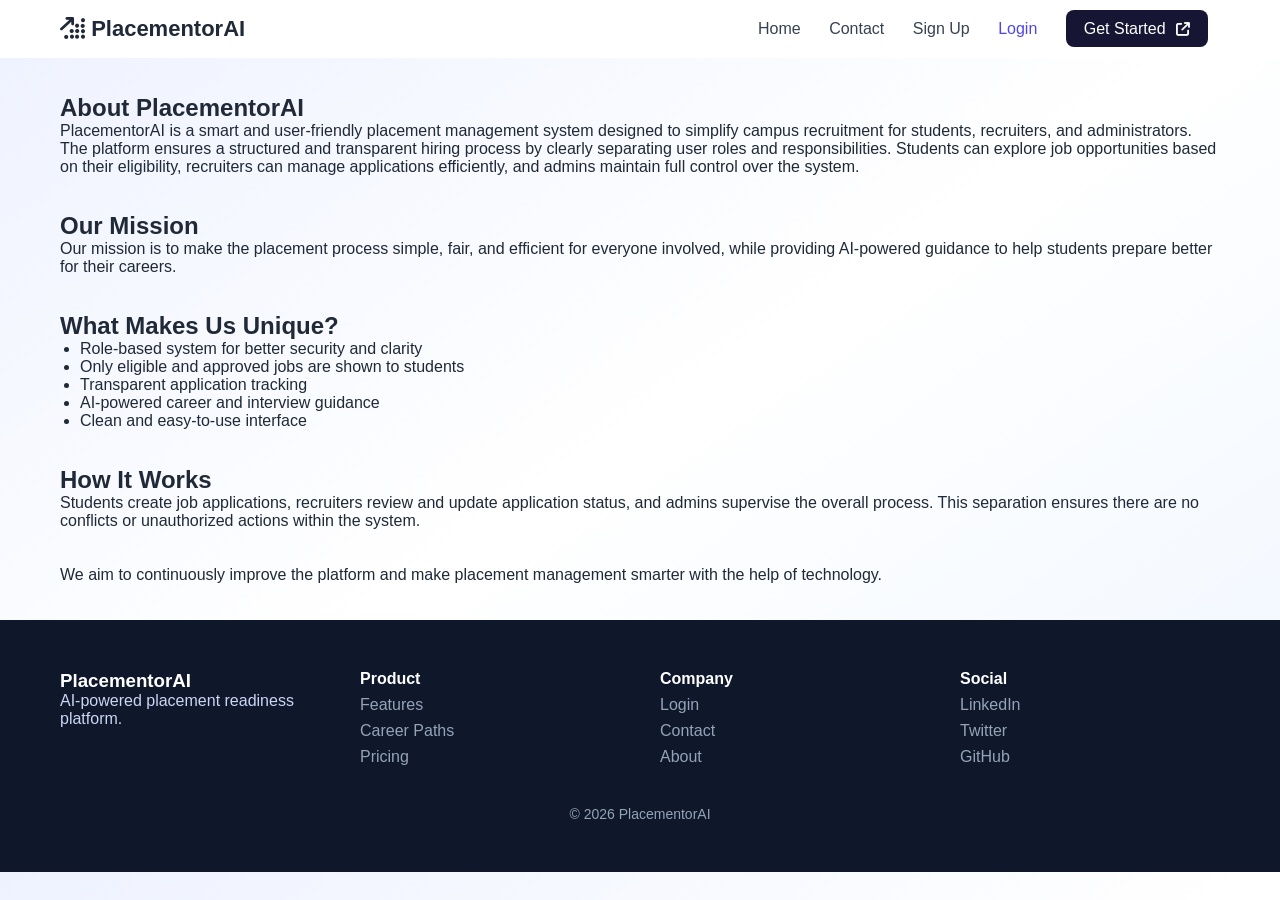
==== frontend/About.html @ 3f2b9455 "feat: add persistent dark mode across major pages" ====
<!DOCTYPE html>
<html lang="en">
<head>
  <meta charset="UTF-8" />
  <meta name="viewport" content="width=device-width, initial-scale=1.0"/>
  <title>PlacementorAI</title>
  <link rel="stylesheet" href="https://cdnjs.cloudflare.com/ajax/libs/font-awesome/6.5.0/css/all.min.css">
  <link rel="stylesheet" href="css/style.css">
  <style>
    /* BASE */
    * { margin: 0; padding: 0; box-sizing: border-box; font-family: Inter, sans-serif; }
    body { background: linear-gradient(to bottom right, #eef2ff, #ffffff, #eff6ff); color: #1f2937; }
    .container { max-width: 1200px; margin: auto; padding: 0 20px; }

    /* HEADER */
    .header { background: #fff; padding: 16px 0; }
    .nav { display: flex; justify-content: space-between; align-items: center; }
    .logo { font-size: 22px; font-weight: 700; }
    nav a { margin: 0 12px; text-decoration: none; color: #374151; font-weight: 500; }
    .login { color: #4f46e5; }
    .btn { padding: 10px 18px; border-radius: 8px; border: none; cursor: pointer; font-weight: 500; }
    .primary { background: #161533; color: #fff; }
    .secondary { background: #e5e7eb; color: #374151; }

    /* HERO */
    .hero { display: grid; grid-template-columns: 1fr 1fr; gap: 50px; padding: 80px 0; align-items: center; }
    .badge { display: inline-block; background: #e0e7ff; color: #4338ca; padding: 6px 14px; border-radius: 999px; margin-bottom: 20px; font-weight: 500; }
    .hero h1 { font-size: 42px; line-height: 1.2; margin-bottom: 20px; font-weight: 700; }
    .hero p { font-size: 18px; color: #6b7280; line-height: 1.5; }

    .features { display: grid; grid-template-columns: repeat(2,1fr); gap: 16px; margin: 30px 0; }
.feature {
  display: flex;
  gap: 12px;
  background: #fff;
  padding: 14px;
  border-radius: 12px;
  align-items: center;
  transition: transform 0.2s ease, box-shadow 0.2s ease;
}

.feature:hover {
  transform: translateY(-3px);
  box-shadow: 0 8px 20px rgba(0,0,0,0.08);
}    .feature h4 { font-size: 16px; font-weight: 600; margin-bottom: 4px; }
    .feature p { font-size: 14px; color: #6b7280; }

    .cta { display: flex; gap: 14px; margin-top: 20px; }
    .cta button { flex: 1; text-align: center; }

    /* HERO IMAGE */
.hero-right {
  position: relative;
  top: -8px;
}

.hero-right img {
  width: 100%;
  height: auto;
  max-height: 420px;
  object-fit: cover;
  display: block;
  border-radius: 20px;
}



/* ADD THIS RIGHT HERE 👇 */
.hero-img-wrapper {
  position: relative;
  border-radius: 20px;
  overflow: hidden;
}

.hero-img-wrapper::after {
  content: "";
  position: absolute;
  inset: 0;
  background: linear-gradient(
    to bottom right,
    rgba(79,70,229,0.08),
    rgba(255,255,255,0.02)
  );
}



    .stats-card { position: absolute; bottom: -32px; left: -32px; background: #ffffff; padding: 16px 20px; border-radius: 14px; display: flex; align-items: center; gap: 12px; box-shadow: 0 12px 24px rgba(0,0,0,0.12); z-index: 10; }
    .stats-card strong { font-size: 24px; font-weight: 700; color: #111827; }
    .stats-card span { display: block; font-size: 14px; color: #6b7280; }
    .stats-card div {
  text-align: center;
}


    /* FOOTER */
    footer { background: #0f172a; color: #cbd5f5; padding: 50px 0; }
    .footer-grid { display: grid; grid-template-columns: repeat(4,1fr); gap: 40px; }
    footer a { display: block; color: #94a3b8; text-decoration: none; margin-top: 8px; }
    .copyright { text-align: center; margin-top: 40px; font-size: 14px; color: #94a3b8; }

    /* MODAL */
    .modal { position: fixed; inset: 0; display: none; background: rgba(0,0,0,0.5); align-items: center; justify-content: center; z-index: 1000; }
    .modal-box { background: #fff; padding: 30px; border-radius: 16px; width: 360px; }
    .modal-box input { width: 100%; padding: 10px; margin: 10px 0; }
    .modal-actions { display: flex; gap: 10px; margin-top: 20px; }

    /* RESPONSIVE */
    @media (max-width: 1024px) {
      .hero { grid-template-columns: 1fr; gap: 30px; text-align: center; }
      .hero-left { order: 2; }
      .hero-right { order: 1; }
      .features { grid-template-columns: 1fr; }
      .cta { flex-direction: column; }
      .stats-card { left: 50%; transform: translateX(-50%); bottom: -24px; }
    }
     .btn i {
  margin-left: 6px;
  font-size: 14px;
}
footer h3,
footer h4 {
  color: #ffffff;
}
.feature-wide {
  grid-column: span 2;        /* covers both columns */
  background: #ffffff;
  padding: 18px 22px;
  border-radius: 14px;
  display: flex;
  align-items: center;
  gap: 14px;
  cursor: pointer;
  transition: transform 0.2s ease, box-shadow 0.2s ease;
}

.feature-wide:hover {
  transform: translateY(-3px);
  box-shadow: 0 10px 24px rgba(0,0,0,0.08);
}
.feature-wide:hover .fa-arrow-right {
  transform: translateX(4px);
  transition: transform 0.2s ease;
}


.feature-wide--big {
  width: calc(100% + 300px);
  margin-left: -1px;
}

/* Make last wide box text same as normal feature boxes */
.feature-wide h4 {
  font-size: 16px;
  font-weight: 600;
  margin-bottom: 4px;
}

.feature-wide p {
  font-size: 14px;
  color: #6b7280;
}

.ai-icon {
  color: #4c45ce;               /* same as primary button */
  background: #eef2ff;          /* soft indigo bg */
  padding: 8px;
  border-radius: 8px;
  font-size: 16px;
}

  </style>

</head>
<body>

<!-- HEADER -->
<header class="header">
  <div class="container nav">
    <div class="logo"><i class="fa-solid fa-arrow-up-right-dots"></i> <span>PlacementorAI</span></div>
    <nav>
      <a href="index.html">Home</a>
      <a href="contact.html">Contact</a>
      <a href="register.html">Sign Up</a>
      <a href="login.html" class="login">Login</a>

<a  href="register.html" class="btn primary">
  Get Started
  <i class="fa-solid fa-arrow-up-right-from-square"></i>
</a>    </nav>
  </div>
</header>

<section id="about">
  <div class="container">
    <br/><br/>

    <h1>About PlacementorAI</h1>

    <p>
      PlacementorAI is a smart and user-friendly placement management system 
      designed to simplify campus recruitment for students, recruiters, and administrators.
    </p>

    <p>
      The platform ensures a structured and transparent hiring process by clearly 
      separating user roles and responsibilities. Students can explore job opportunities 
      based on their eligibility, recruiters can manage applications efficiently, 
      and admins maintain full control over the system.
    </p>
<br/><br/>

    <h2>Our Mission</h2>
    <p>
      Our mission is to make the placement process simple, fair, and efficient 
      for everyone involved, while providing AI-powered guidance to help students 
      prepare better for their careers.
    </p>
<br/><br/>

    <h2>What Makes Us Unique?</h2>
    <ul>
      <li style="margin-left: 20px;"> Role-based system for better security and clarity</li>
      <li style="margin-left: 20px;"> Only eligible and approved jobs are shown to students</li>
      <li style="margin-left: 20px;"> Transparent application tracking</li>
      <li style="margin-left: 20px;"> AI-powered career and interview guidance</li>
      <li style="margin-left: 20px;"> Clean and easy-to-use interface</li>
    </ul>

<br/><br/>

    <h2>How It Works</h2>
    <p>
      Students create job applications, recruiters review and update application status, 
      and admins supervise the overall process. This separation ensures there are no 
      conflicts or unauthorized actions within the system.
    </p>
<br/><br/>
    
    <p>
      We aim to continuously improve the platform and make placement management smarter 
      with the help of technology.
    </p>
  </div>
  <br/><br/>
</section>




<!-- FOOTER -->
<footer>
  <div class="container footer-grid">
    <div><h3>PlacementorAI</h3><p>AI-powered placement readiness platform.</p></div>
    <div><h4>Product</h4><a href="#">Features</a><a href="#">Career Paths</a><a href="#">Pricing</a></div>
    <div><h4>Company</h4><a href="login.html">Login</a><a href="contact.html" >Contact</a><a href="About.html">About</a></div>
    <div><h4>Social</h4><a href="https://www.linkedin.com/" target="_blank">LinkedIn</a><a href="https://x.com/?lang=en" target="_blank">Twitter</a><a href="https://github.com/" target="_blank">GitHub</a></div>
  </div>
  <p class="copyright">© 2026 PlacementorAI</p>
</footer>

<!-- LOGIN MODAL -->
<div id="modal" class="modal">
  <div class="modal-box">
    <h2 id="modal-title">Login</h2>
    <form onsubmit="login(event)">
      <input type="email" placeholder="Email" required />
      <input type="password" placeholder="Password" required />
      <div class="modal-actions">
        <button class="btn primary" type="submit">Login</button>
        <button class="btn secondary" type="button" onclick="closeModal()">Cancel</button>
      </div>
    </form>
  </div>
</div>

<!-- SCRIPTS -->
<script>
  // Modal JS
  const modal = document.getElementById("modal");
  const title = document.getElementById("modal-title");

  function openModal(type) {
    title.innerText = type === "student" ? "Student Login" : "Recruiter Login";
    modal.style.display = "flex";
  }

  function closeModal() { modal.style.display = "none"; }

  function login(e) {
    e.preventDefault();
    alert("Login successful (demo)");
    closeModal();
  }
</script>
<script src="https://cdn.botpress.cloud/webchat/v3.5/inject.js"></script>
<script src="https://files.bpcontent.cloud/2026/01/29/16/20260129163015-0ZV4O3BK.js" defer></script>

<!-- Botpress Chatbot Scripts -->

</body>
</html>
---- frontend/css/style.css ----
/* BASE */
* {
  margin: 0;
  padding: 0;
  box-sizing: border-box;
  font-family: Inter, sans-serif;
}

body {
  background: linear-gradient(to bottom right, #eef2ff, #ffffff, #eff6ff);
  color: #1f2937;
}

.container {
  max-width: 1200px;
  margin: auto;
  padding: 0 20px;
}

/* HEADER */
.header {
  background: #fff;
  padding: 16px 0;
}

.nav {
  display: flex;
  justify-content: space-between;
  align-items: center;
}

.logo {
  font-size: 22px;
  font-weight: 700;
}

nav a {
  margin: 0 12px;
  text-decoration: none;
  color: #374151;
  font-weight: 500;
}

.login {
  color: #4f46e5;
}

.btn {
  padding: 10px 18px;
  border-radius: 8px;
  border: none;
  cursor: pointer;
  font-weight: 500;
}

.primary {
  background: #4f46e5;
  color: #fff;
}

.secondary {
  background: #e5e7eb;
  color: #374151;
}

/* HERO */
.hero {
  display: grid;
  grid-template-columns: 1fr 1fr;
  gap: 50px;
  padding: 80px 0;
  align-items: center;
}

.badge {
  display: inline-block;
  background: #e0e7ff;
  color: #4338ca;
  padding: 6px 14px;
  border-radius: 999px;
  margin-bottom: 20px;
  font-weight: 500;
}

.hero h1 {
  font-size: 42px;
  line-height: 1.2;
  margin-bottom: 20px;
  font-weight: 700;
}

.hero p {
  font-size: 18px;
  color: #6b7280;
  line-height: 1.5;
}

.features {
  display: grid;
  grid-template-columns: repeat(2,1fr);
  gap: 16px;
  margin: 30px 0;
}

.feature {
  display: flex;
  gap: 12px;
  background: #fff;
  padding: 14px;
  border-radius: 12px;
  align-items: center;
}

.feature h4 {
  font-size: 16px;
  font-weight: 600;
  margin-bottom: 4px;
}

.feature p {
  font-size: 14px;
  color: #6b7280;
}

/* CTA BUTTONS */
.cta {
  display: flex;
  gap: 14px;
  margin-top: 20px;
}

.cta button {
  flex: 1;
  text-align: center;
}

/* HERO IMAGE */
.hero-right {
  position: relative;
}

.hero-right img {
  width: 100%;
  height: auto;
  display: block;
  border-radius: 20px;
}

.stats-card {
  position: absolute;
  bottom: -32px;
  left: -32px;
  background: #ffffff;
  padding: 16px 20px;
  border-radius: 14px;
  display: flex;
  align-items: center;
  gap: 12px;
  box-shadow: 0 20px 40px rgba(0, 0, 0, 0.15);
  z-index: 10;
}

.stats-card strong {
  font-size: 24px;
  font-weight: 700;
  color: #111827;
}

.stats-card span {
  display: block;
  font-size: 14px;
  color: #6b7280;
}

/* WHY SECTION */
.why {
  padding: 120px 0 60px;
  text-align: center;
}

/* FOOTER */
footer {
  background: #0f172a;
  color: #cbd5f5;
  padding: 50px 0;
}

.footer-grid {
  display: grid;
  grid-template-columns: repeat(4,1fr);
  gap: 40px;
}

footer a {
  display: block;
  color: #94a3b8;
  text-decoration: none;
  margin-top: 8px;
}

.copyright {
  text-align: center;
  margin-top: 40px;
  font-size: 14px;
  color: #94a3b8;
}

/* MODAL */
.modal {
  position: fixed;
  inset: 0;
  display: none;
  background: rgba(0,0,0,0.5);
  align-items: center;
  justify-content: center;
}

.modal-box {
  background: #fff;
  padding: 30px;
  border-radius: 16px;
  width: 360px;
}

.modal-box input {
  width: 100%;
  padding: 10px;
  margin: 10px 0;
}

.modal-actions {
  display: flex;
  gap: 10px;
  margin-top: 20px;
}

/* RESPONSIVE */
@media (max-width: 1024px) {
  .hero {
    grid-template-columns: 1fr;
    gap: 30px;
    text-align: center;
  }
  .hero-left {
    order: 2;
  }
  .hero-right {
    order: 1;
  }
  .features {
    grid-template-columns: 1fr;
  }
  .cta {
    flex-direction: column;
  }
  .stats-card {
    left: 50%;
    transform: translateX(-50%);
    bottom: -24px;
  }
}
/* DARK MODE */

body.dark-mode {
  background: #0f172a !important;
  color: #f8fafc !important;
}

body.dark-mode .header,
body.dark-mode .hero,
body.dark-mode footer {
  background: #0f172a !important;
}

body.dark-mode nav a,
body.dark-mode .logo,
body.dark-mode h1,
body.dark-mode h3,
body.dark-mode h4,
body.dark-mode p,
body.dark-mode span {
  color: #f8fafc !important;
}

body.dark-mode .feature,
body.dark-mode .feature-wide,
body.dark-mode .stats-card,
body.dark-mode .modal-box {
  background: #1e293b !important;
  color: white !important;
}

body.dark-mode .secondary {
  background: #334155 !important;
  color: white !important;
}

body.dark-mode .badge {
  background: #312e81 !important;
  color: #c7d2fe !important;
}

body.dark-mode .hero p,
body.dark-mode .feature p,
body.dark-mode .feature-wide p {
  color: #cbd5e1 !important;
}
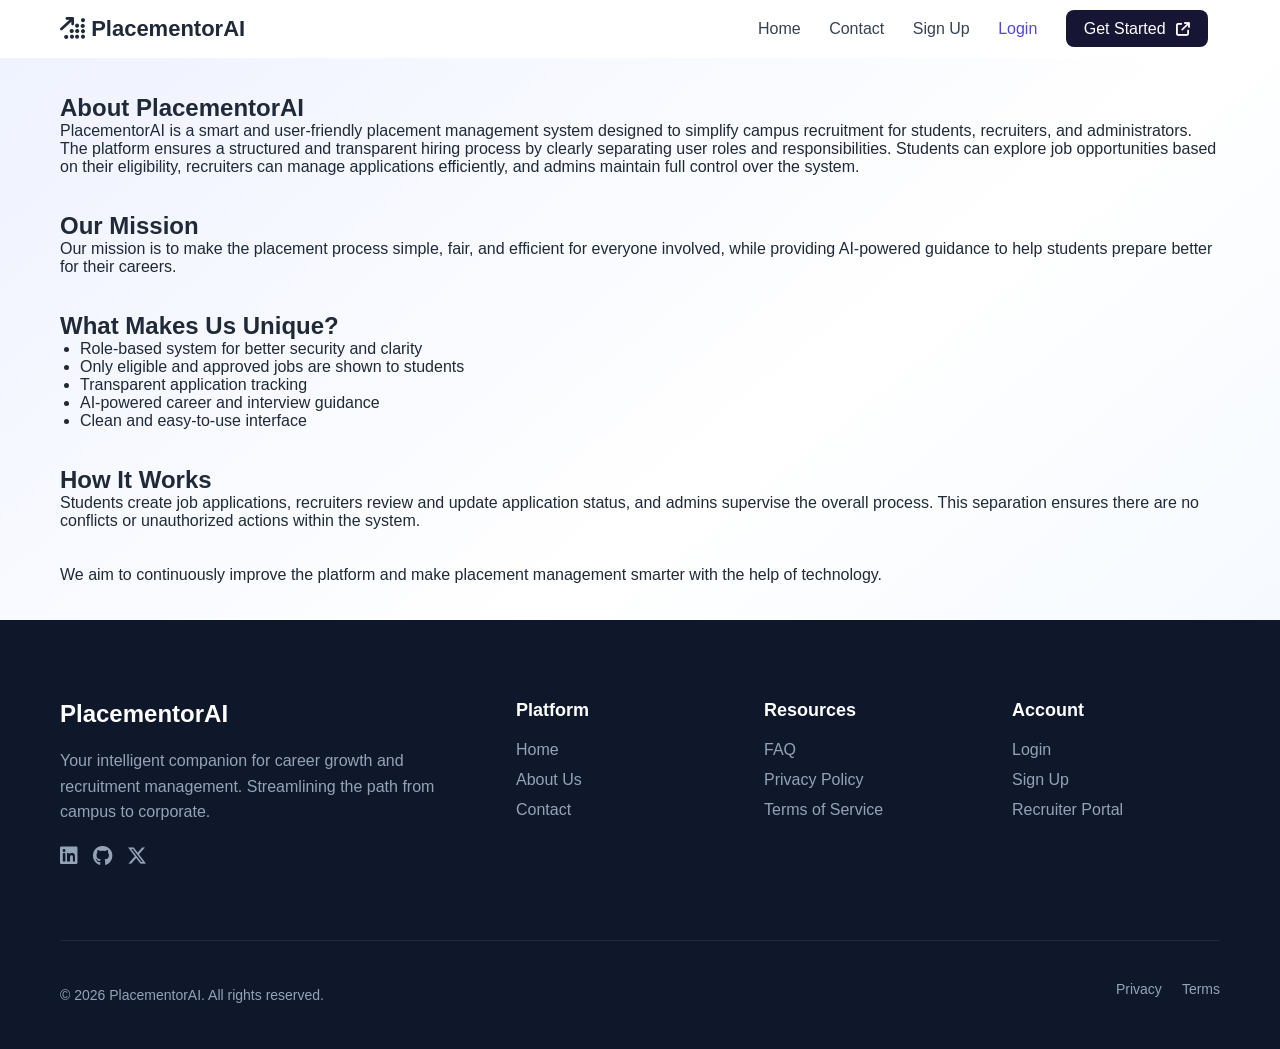
==== commit d0112f6f: "Merge pull request #36 from KGFCH2/feat/footer-documentation-portal Modernize Footer and Implement I" ====
--- a/frontend/About.html
+++ b/frontend/About.html
@@ -5,7 +5,7 @@
   <meta name="viewport" content="width=device-width, initial-scale=1.0"/>
   <title>PlacementorAI</title>
   <link rel="stylesheet" href="https://cdnjs.cloudflare.com/ajax/libs/font-awesome/6.5.0/css/all.min.css">
-  <link rel="stylesheet" href="css/style.css">
+
   <style>
     /* BASE */
     * { margin: 0; padding: 0; box-sizing: border-box; font-family: Inter, sans-serif; }
@@ -94,10 +94,41 @@
 
 
     /* FOOTER */
-    footer { background: #0f172a; color: #cbd5f5; padding: 50px 0; }
-    .footer-grid { display: grid; grid-template-columns: repeat(4,1fr); gap: 40px; }
-    footer a { display: block; color: #94a3b8; text-decoration: none; margin-top: 8px; }
-    .copyright { text-align: center; margin-top: 40px; font-size: 14px; color: #94a3b8; }
+    footer { background: #0f172a; color: #f8fafc; padding: 80px 0 40px; }
+    .footer-grid { display: grid; grid-template-columns: 2fr 1fr 1fr 1fr; gap: 40px; margin-bottom: 60px; }
+    footer h3 { font-size: 24px; margin-bottom: 20px; color: #fff; }
+    footer h4 { font-size: 18px; margin-bottom: 20px; color: #fff; }
+    footer p { color: #94a3b8; line-height: 1.6; }
+    footer a { color: #94a3b8; text-decoration: none; margin-bottom: 12px; display: block; transition: color 0.2s; }
+    footer a:hover { color: #4f46e5; }
+    .footer-social { display: flex; gap: 15px; margin-top: 20px; }
+    .footer-social a { font-size: 20px; color: #94a3b8; }
+    .footer-social a:hover { color: #fff; }
+    .footer-bottom { border-top: 1px solid #1e293b; padding-top: 40px; display: flex; justify-content: space-between; align-items: center; color: #64748b; font-size: 14px; }
+    .copyright { margin-top: 0; }
+
+    /* DOCUMENTATION PORTAL */
+    .portal-overlay { position: fixed; inset: 0; background: rgba(15, 23, 42, 0.8); backdrop-filter: blur(8px); z-index: 2000; display: none; align-items: center; justify-content: center; padding: 20px; }
+    .portal-content { background: rgba(255, 255, 255, 0.98); width: 100%; max-width: 800px; max-height: 90vh; border-radius: 24px; overflow: hidden; display: flex; flex-direction: column; box-shadow: 0 25px 50px -12px rgba(0, 0, 0, 0.5); border: 1px solid rgba(255, 255, 255, 0.3); animation: slideUp 0.4s ease-out; }
+    @keyframes slideUp { from { transform: translateY(30px); opacity: 0; } to { transform: translateY(0); opacity: 1; } }
+    .portal-header { padding: 24px 32px; border-bottom: 1px solid #e2e8f0; display: flex; justify-content: space-between; align-items: center; }
+    .portal-nav { display: flex; gap: 12px; padding: 12px 32px; background: #f8fafc; border-bottom: 1px solid #e2e8f0; }
+    .portal-nav-btn { background: none; border: none; padding: 8px 16px; border-radius: 8px; cursor: pointer; font-weight: 500; color: #64748b; transition: all 0.2s; }
+    .portal-nav-btn.active { background: #4f46e5; color: #fff; }
+    .portal-body { padding: 32px; overflow-y: auto; color: #334155; line-height: 1.7; }
+    .portal-body h2 { margin-bottom: 16px; color: #0f172a; font-size: 24px; }
+    .portal-body section { margin-bottom: 32px; }
+    .portal-body section h3 { font-size: 18px; margin-bottom: 12px; color: #1e293b; }
+    .close-portal { cursor: pointer; font-size: 24px; color: #64748b; transition: color 0.2s; }
+    .close-portal:hover { color: #ef4444; }
+
+    @media (max-width: 768px) {
+      .footer-grid { grid-template-columns: 1fr 1fr; }
+      .footer-bottom { flex-direction: column; gap: 20px; text-align: center; }
+    }
+    @media (max-width: 480px) {
+      .footer-grid { grid-template-columns: 1fr; }
+    }
 
     /* MODAL */
     .modal { position: fixed; inset: 0; display: none; background: rgba(0,0,0,0.5); align-items: center; justify-content: center; z-index: 1000; }
@@ -170,7 +201,6 @@
 }
 
   </style>
-
 </head>
 <body>
 
@@ -250,14 +280,63 @@
 
 <!-- FOOTER -->
 <footer>
-  <div class="container footer-grid">
-    <div><h3>PlacementorAI</h3><p>AI-powered placement readiness platform.</p></div>
-    <div><h4>Product</h4><a href="#">Features</a><a href="#">Career Paths</a><a href="#">Pricing</a></div>
-    <div><h4>Company</h4><a href="login.html">Login</a><a href="contact.html" >Contact</a><a href="About.html">About</a></div>
-    <div><h4>Social</h4><a href="https://www.linkedin.com/" target="_blank">LinkedIn</a><a href="https://x.com/?lang=en" target="_blank">Twitter</a><a href="https://github.com/" target="_blank">GitHub</a></div>
+  <div class="container">
+    <div class="footer-grid">
+      <div>
+        <h3>PlacementorAI</h3>
+        <p>Your intelligent companion for career growth and recruitment management. Streamlining the path from campus to corporate.</p>
+        <div class="footer-social">
+          <a href="#"><i class="fa-brands fa-linkedin"></i></a>
+          <a href="#"><i class="fa-brands fa-github"></i></a>
+          <a href="#"><i class="fa-brands fa-x-twitter"></i></a>
+        </div>
+      </div>
+      <div>
+        <h4>Platform</h4>
+        <a href="index.html">Home</a>
+        <a href="About.html">About Us</a>
+        <a href="contact.html">Contact</a>
+      </div>
+      <div>
+        <h4>Resources</h4>
+        <a href="javascript:void(0)" onclick="openPortal('faq')">FAQ</a>
+        <a href="javascript:void(0)" onclick="openPortal('privacy')">Privacy Policy</a>
+        <a href="javascript:void(0)" onclick="openPortal('terms')">Terms of Service</a>
+      </div>
+      <div>
+        <h4>Account</h4>
+        <a href="login.html">Login</a>
+        <a href="register.html">Sign Up</a>
+        <a href="register.html">Recruiter Portal</a>
+      </div>
+    </div>
+    <div class="footer-bottom">
+      <p class="copyright">&copy; 2026 PlacementorAI. All rights reserved.</p>
+      <div style="display: flex; gap: 20px;">
+        <a href="javascript:void(0)" onclick="openPortal('privacy')">Privacy</a>
+        <a href="javascript:void(0)" onclick="openPortal('terms')">Terms</a>
+      </div>
+    </div>
   </div>
-  <p class="copyright">© 2026 PlacementorAI</p>
 </footer>
+
+<!-- DOCUMENTATION PORTAL -->
+<div id="portal-overlay" class="portal-overlay">
+  <div class="portal-content">
+    <div class="portal-header">
+      <h2 id="portal-title">Documentation Portal</h2>
+      <i class="fa-solid fa-xmark close-portal" onclick="closePortal()"></i>
+    </div>
+    <div class="portal-nav">
+      <button class="portal-nav-btn" id="btn-faq" onclick="switchPortalTab('faq')">FAQ</button>
+      <button class="portal-nav-btn" id="btn-privacy" onclick="switchPortalTab('privacy')">Privacy</button>
+      <button class="portal-nav-btn" id="btn-terms" onclick="switchPortalTab('terms')">Terms</button>
+    </div>
+    <div class="portal-body" id="portal-body">
+      <!-- Content will be injected here -->
+    </div>
+  </div>
+</div>
 
 <!-- LOGIN MODAL -->
 <div id="modal" class="modal">
@@ -292,6 +371,78 @@
     alert("Login successful (demo)");
     closeModal();
   }
+
+  // DOCUMENTATION PORTAL JS
+  const portalOverlay = document.getElementById('portal-overlay');
+  const portalBody = document.getElementById('portal-body');
+  const portalTitle = document.getElementById('portal-title');
+
+  const portalContent = {
+    faq: `
+      <h2>Frequently Asked Questions</h2>
+      <section>
+        <h3>How do I apply for a job?</h3>
+        <p>Students can browse the 'Job Listings' section, build their profile, and click 'Apply' on any open position.</p>
+      </section>
+      <section>
+        <h3>How do recruiters post jobs?</h3>
+        <p>Recruiters can sign up for a Recruiter account and access their dedicated dashboard to post and manage job listings.</p>
+      </section>
+      <section>
+        <h3>Is my data secure?</h3>
+        <p>Yes, we use industry-standard encryption and follow best practices to ensure your personal and academic data remains private.</p>
+      </section>
+    `,
+    privacy: `
+      <h2>Privacy Policy</h2>
+      <section>
+        <h3>Data Collection</h3>
+        <p>We collect information necessary to facilitate the recruitment process, including names, emails, and academic records.</p>
+      </section>
+      <section>
+        <h3>Data Usage</h3>
+        <p>Your data is only shared with recruiters of companies you explicitly apply to. We do not sell your data to third parties.</p>
+      </section>
+    `,
+    terms: `
+      <h2>Terms of Service</h2>
+      <section>
+        <h3>User Agreement</h3>
+        <p>By using PlacementorAI, you agree to provide accurate information and follow our community guidelines.</p>
+      </section>
+      <section>
+        <h3>Platform Usage</h3>
+        <p>PlacementorAI is a facilitator. We do not guarantee employment but provide the tools to improve your placement chances.</p>
+      </section>
+    `
+  };
+
+  function openPortal(tab) {
+    portalOverlay.style.display = 'flex';
+    switchPortalTab(tab);
+  }
+
+  function closePortal() {
+    portalOverlay.style.display = 'none';
+  }
+
+  function switchPortalTab(tab) {
+    // Update content
+    portalBody.innerHTML = portalContent[tab];
+    
+    // Update active button
+    document.querySelectorAll('.portal-nav-btn').forEach(btn => btn.classList.remove('active'));
+    document.getElementById('btn-' + tab).classList.add('active');
+    
+    // Update title
+    const titles = { faq: 'FAQ', privacy: 'Privacy Policy', terms: 'Terms of Service' };
+    portalTitle.innerText = titles[tab];
+  }
+
+  // Close on overlay click
+  portalOverlay.addEventListener('click', (e) => {
+    if (e.target === portalOverlay) closePortal();
+  });
 </script>
 <script src="https://cdn.botpress.cloud/webchat/v3.5/inject.js"></script>
 <script src="https://files.bpcontent.cloud/2026/01/29/16/20260129163015-0ZV4O3BK.js" defer></script>
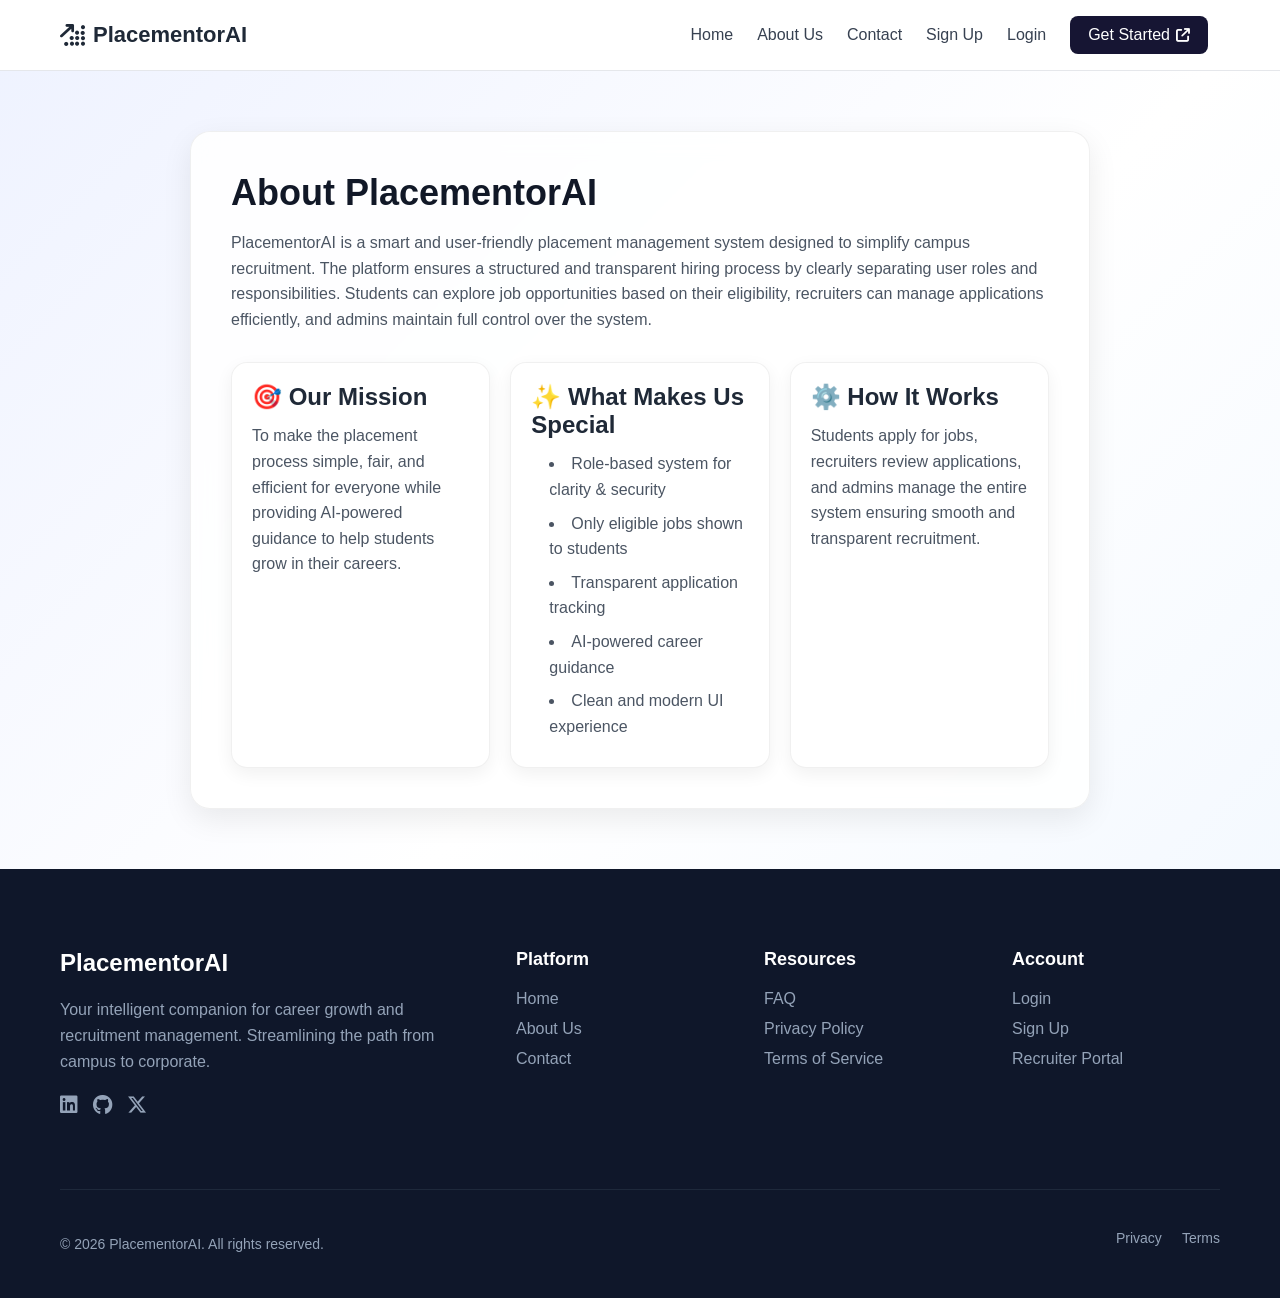
==== commit f98554a0: "Merge branch 'main' into fix/replace-hardcoded-student-fallback" ====
--- a/frontend/About.html
+++ b/frontend/About.html
@@ -3,7 +3,7 @@
 <head>
   <meta charset="UTF-8" />
   <meta name="viewport" content="width=device-width, initial-scale=1.0"/>
-  <title>PlacementorAI</title>
+  <title>PlacementorAI - About Us</title>
   <link rel="stylesheet" href="https://cdnjs.cloudflare.com/ajax/libs/font-awesome/6.5.0/css/all.min.css">
 
   <style>
@@ -12,15 +12,24 @@
     body { background: linear-gradient(to bottom right, #eef2ff, #ffffff, #eff6ff); color: #1f2937; }
     .container { max-width: 1200px; margin: auto; padding: 0 20px; }
 
-    /* HEADER */
-    .header { background: #fff; padding: 16px 0; }
+    /* HEADER & RESPONSIVE NAVBAR */
+    .header { background: #fff; padding: 16px 0; border-bottom: 1px solid #e5e7eb; position: sticky; top: 0; z-index: 1000; }
     .nav { display: flex; justify-content: space-between; align-items: center; }
-    .logo { font-size: 22px; font-weight: 700; }
-    nav a { margin: 0 12px; text-decoration: none; color: #374151; font-weight: 500; }
+    .logo { font-size: 22px; font-weight: 700; display: flex; align-items: center; gap: 8px; }
+    
+    /* Navigation Menu Links Wrapper */
+    .nav-menu { display: flex; align-items: center; }
+    .nav-menu a { margin: 0 12px; text-decoration: none; color: #374151; font-weight: 500; transition: color 0.2s; }
+    .nav-menu a:hover { color: #4f46e5; }
     .login { color: #4f46e5; }
-    .btn { padding: 10px 18px; border-radius: 8px; border: none; cursor: pointer; font-weight: 500; }
-    .primary { background: #161533; color: #fff; }
+    
+    .btn { padding: 10px 18px; border-radius: 8px; border: none; cursor: pointer; font-weight: 500; display: inline-flex; align-items: center; text-decoration: none; }
+    .primary { background: #161533; color: #fff !important; }
+    .primary:hover { background: #23214d; color: #fff !important; }
     .secondary { background: #e5e7eb; color: #374151; }
+
+    /* Mobile Hamburger Menu Toggle Button Button */
+    .menu-toggle { display: none; background: none; border: none; font-size: 24px; color: #374151; cursor: pointer; }
 
     /* HERO */
     .hero { display: grid; grid-template-columns: 1fr 1fr; gap: 50px; padding: 80px 0; align-items: center; }
@@ -29,69 +38,53 @@
     .hero p { font-size: 18px; color: #6b7280; line-height: 1.5; }
 
     .features { display: grid; grid-template-columns: repeat(2,1fr); gap: 16px; margin: 30px 0; }
-.feature {
-  display: flex;
-  gap: 12px;
-  background: #fff;
-  padding: 14px;
-  border-radius: 12px;
-  align-items: center;
-  transition: transform 0.2s ease, box-shadow 0.2s ease;
-}
-
-.feature:hover {
-  transform: translateY(-3px);
-  box-shadow: 0 8px 20px rgba(0,0,0,0.08);
-}    .feature h4 { font-size: 16px; font-weight: 600; margin-bottom: 4px; }
+    .feature {
+      display: flex;
+      gap: 12px;
+      background: #fff;
+      padding: 14px;
+      border-radius: 12px;
+      align-items: center;
+      transition: transform 0.2s ease, box-shadow 0.2s ease;
+    }
+
+    .feature:hover {
+      transform: translateY(-3px);
+      box-shadow: 0 8px 20px rgba(0,0,0,0.08);
+    }    
+    .feature h4 { font-size: 16px; font-weight: 600; margin-bottom: 4px; }
     .feature p { font-size: 14px; color: #6b7280; }
 
     .cta { display: flex; gap: 14px; margin-top: 20px; }
     .cta button { flex: 1; text-align: center; }
 
     /* HERO IMAGE */
-.hero-right {
-  position: relative;
-  top: -8px;
-}
-
-.hero-right img {
-  width: 100%;
-  height: auto;
-  max-height: 420px;
-  object-fit: cover;
-  display: block;
-  border-radius: 20px;
-}
-
-
-
-/* ADD THIS RIGHT HERE 👇 */
-.hero-img-wrapper {
-  position: relative;
-  border-radius: 20px;
-  overflow: hidden;
-}
-
-.hero-img-wrapper::after {
-  content: "";
-  position: absolute;
-  inset: 0;
-  background: linear-gradient(
-    to bottom right,
-    rgba(79,70,229,0.08),
-    rgba(255,255,255,0.02)
-  );
-}
-
-
+    .hero-right { position: relative; top: -8px; }
+    .hero-right img {
+      width: 100%;
+      height: auto;
+      max-height: 420px;
+      object-fit: cover;
+      display: block;
+      border-radius: 20px;
+    }
+
+    .hero-img-wrapper { position: relative; border-radius: 20px; overflow: hidden; }
+    .hero-img-wrapper::after {
+      content: "";
+      position: absolute;
+      inset: 0;
+      background: linear-gradient(
+        to bottom right,
+        rgba(79,70,229,0.08),
+        rgba(255,255,255,0.02)
+      );
+    }
 
     .stats-card { position: absolute; bottom: -32px; left: -32px; background: #ffffff; padding: 16px 20px; border-radius: 14px; display: flex; align-items: center; gap: 12px; box-shadow: 0 12px 24px rgba(0,0,0,0.12); z-index: 10; }
     .stats-card strong { font-size: 24px; font-weight: 700; color: #111827; }
     .stats-card span { display: block; font-size: 14px; color: #6b7280; }
-    .stats-card div {
-  text-align: center;
-}
-
+    .stats-card div { text-align: center; }
 
     /* FOOTER */
     footer { background: #0f172a; color: #f8fafc; padding: 80px 0 40px; }
@@ -122,163 +115,244 @@
     .close-portal { cursor: pointer; font-size: 24px; color: #64748b; transition: color 0.2s; }
     .close-portal:hover { color: #ef4444; }
 
-    @media (max-width: 768px) {
-      .footer-grid { grid-template-columns: 1fr 1fr; }
-      .footer-bottom { flex-direction: column; gap: 20px; text-align: center; }
-    }
-    @media (max-width: 480px) {
-      .footer-grid { grid-template-columns: 1fr; }
-    }
-
     /* MODAL */
     .modal { position: fixed; inset: 0; display: none; background: rgba(0,0,0,0.5); align-items: center; justify-content: center; z-index: 1000; }
     .modal-box { background: #fff; padding: 30px; border-radius: 16px; width: 360px; }
     .modal-box input { width: 100%; padding: 10px; margin: 10px 0; }
     .modal-actions { display: flex; gap: 10px; margin-top: 20px; }
 
-    /* RESPONSIVE */
-    @media (max-width: 1024px) {
+    .btn i { margin-left: 6px; font-size: 14px; }
+    footer h3, footer h4 { color: #ffffff; }
+
+    .feature-wide {
+      grid-column: span 2;
+      background: #ffffff;
+      padding: 18px 22px;
+      border-radius: 14px;
+      display: flex;
+      align-items: center;
+      gap: 14px;
+      cursor: pointer;
+      transition: transform 0.2s ease, box-shadow 0.2s ease;
+    }
+    .feature-wide:hover { transform: translateY(-3px); box-shadow: 0 10px 24px rgba(0,0,0,0.08); }
+    .feature-wide:hover .fa-arrow-right { transform: translateX(4px); transition: transform 0.2s ease; }
+    
+    @media (min-width: 1025px) {
+      .feature-wide--big { width: calc(100% + 0px); margin-left: 0px; }
+    }
+
+    .feature-wide h4 { font-size: 16px; font-weight: 600; margin-bottom: 4px; }
+    .feature-wide p { font-size: 14px; color: #6b7280; }
+    .ai-icon { color: #4c45ce; background: #eef2ff; padding: 8px; border-radius: 8px; font-size: 16px; }
+
+    /* ABOUT CONTENT TYPOGRAPHY FIXES */
+    #about h1 { font-size: 36px; font-weight: 700; margin-bottom: 16px; color: #111827; }
+    #about h2 { font-size: 24px; font-weight: 600; margin-bottom: 12px; color: #1f2937; }
+    #about p { font-size: 16px; line-height: 1.6; color: #4b5563; margin-bottom: 16px; }
+    #about ul li { font-size: 16px; color: #4b5563; margin-bottom: 8px; list-style-position: inside; }
+
+    /* RESPONSIVE BREAKPOINTS WITH MOBILE DROPDOWN NAVIGATION FIX */
+    @media (max-width: 768px) {
+      .menu-toggle { display: block; }
+      
+      .nav-menu {
+        display: none;
+        flex-direction: column;
+        position: absolute;
+        top: 100%;
+        left: 0;
+        width: 100%;
+        background: #ffffff;
+        padding: 20px;
+        box-shadow: 0 8px 16px rgba(0,0,0,0.1);
+        border-top: 1px solid #f3f4f6;
+        gap: 16px;
+        text-align: center;
+      }
+      
+      .nav-menu.active { display: flex; }
+      .nav-menu a { margin: 8px 0; width: 100%; font-size: 16px; }
+      .nav-menu .btn { width: 100%; justify-content: center; }
+
       .hero { grid-template-columns: 1fr; gap: 30px; text-align: center; }
       .hero-left { order: 2; }
       .hero-right { order: 1; }
       .features { grid-template-columns: 1fr; }
+      .feature-wide { grid-column: span 1; }
       .cta { flex-direction: column; }
       .stats-card { left: 50%; transform: translateX(-50%); bottom: -24px; }
-    }
-     .btn i {
-  margin-left: 6px;
+
+      .footer-grid { grid-template-columns: 1fr 1fr; }
+      .footer-bottom { flex-direction: column; gap: 20px; text-align: center; }
+      
+      #about h1 { font-size: 28px; }
+      #about h2 { font-size: 20px; }
+    }
+
+    @media (max-width: 480px) {
+      .footer-grid { grid-template-columns: 1fr; }
+    }
+    .about-card {
+  background: rgba(255, 255, 255, 0.85);
+  backdrop-filter: blur(12px);
+  border: 1px solid rgba(0, 0, 0, 0.06);
+  border-radius: 20px;
+  padding: 40px;
+  margin: 60px auto;
+  max-width: 900px;
+  box-shadow: 0 10px 30px rgba(0,0,0,0.08);
+  transition: all 0.3s ease;
+  position: relative;
+  overflow: hidden;
+}
+
+/* hover effect */
+.about-card:hover {
+  transform: translateY(-8px);
+  box-shadow: 0 18px 45px rgba(79, 70, 229, 0.2);
+  border: 1px solid rgba(79, 70, 229, 0.3);
+}
+
+/* subtle glow animation */
+.about-card::before {
+  content: "";
+  position: absolute;
+  top: -50%;
+  left: -50%;
+  width: 200%;
+  height: 200%;
+  background: radial-gradient(circle, rgba(79,70,229,0.08), transparent 60%);
+  transform: rotate(25deg);
+  opacity: 0;
+  transition: opacity 0.4s ease;
+}
+
+.about-card:hover::before {
+  opacity: 1;
+}
+.about-grid {
+  display: grid;
+  grid-template-columns: repeat(auto-fit, minmax(250px, 1fr));
+  gap: 20px;
+  margin-top: 30px;
+}
+
+.about-box {
+  background: #ffffff;
+  border-radius: 16px;
+  padding: 20px;
+  border: 1px solid rgba(0,0,0,0.06);
+  box-shadow: 0 6px 18px rgba(0,0,0,0.06);
+  transition: all 0.3s ease;
+  position: relative;
+  overflow: hidden;
+}
+
+/* hover effect */
+.about-box:hover {
+  transform: translateY(-6px);
+  box-shadow: 0 12px 30px rgba(79, 70, 229, 0.2);
+  border: 1px solid rgba(79, 70, 229, 0.3);
+}
+
+/* heading styling */
+.about-box h2 {
+  font-size: 18px;
+  margin-bottom: 10px;
+  color: #111827;
+}
+
+/* text */
+.about-box p,
+.about-box ul li {
   font-size: 14px;
-}
-footer h3,
-footer h4 {
-  color: #ffffff;
-}
-.feature-wide {
-  grid-column: span 2;        /* covers both columns */
-  background: #ffffff;
-  padding: 18px 22px;
-  border-radius: 14px;
-  display: flex;
-  align-items: center;
-  gap: 14px;
-  cursor: pointer;
-  transition: transform 0.2s ease, box-shadow 0.2s ease;
-}
-
-.feature-wide:hover {
-  transform: translateY(-3px);
-  box-shadow: 0 10px 24px rgba(0,0,0,0.08);
-}
-.feature-wide:hover .fa-arrow-right {
-  transform: translateX(4px);
-  transition: transform 0.2s ease;
-}
-
-
-.feature-wide--big {
-  width: calc(100% + 300px);
-  margin-left: -1px;
-}
-
-/* Make last wide box text same as normal feature boxes */
-.feature-wide h4 {
-  font-size: 16px;
-  font-weight: 600;
-  margin-bottom: 4px;
-}
-
-.feature-wide p {
-  font-size: 14px;
-  color: #6b7280;
-}
-
-.ai-icon {
-  color: #4c45ce;               /* same as primary button */
-  background: #eef2ff;          /* soft indigo bg */
-  padding: 8px;
-  border-radius: 8px;
-  font-size: 16px;
-}
-
+  color: #4b5563;
+  line-height: 1.6;
+}
+
+/* remove default spacing */
+.about-box ul {
+  padding-left: 18px;
+}
   </style>
 </head>
 <body>
 
-<!-- HEADER -->
 <header class="header">
-  <div class="container nav">
-    <div class="logo"><i class="fa-solid fa-arrow-up-right-dots"></i> <span>PlacementorAI</span></div>
-    <nav>
+  <div class="container nav" style="position: relative;">
+    <div class="logo">
+      <i class="fa-solid fa-arrow-up-right-dots"></i> 
+      <span>PlacementorAI</span>
+    </div>
+    
+    <button class="menu-toggle" id="mobile-menu-btn" aria-label="Toggle Navigation Menu">
+      <i class="fa-solid fa-bars" id="menu-icon"></i>
+    </button>
+
+    <nav class="nav-menu" id="nav-links-target">
       <a href="index.html">Home</a>
+      <a href="About.html">About Us</a>
       <a href="contact.html">Contact</a>
       <a href="register.html">Sign Up</a>
       <a href="login.html" class="login">Login</a>
-
-<a  href="register.html" class="btn primary">
-  Get Started
-  <i class="fa-solid fa-arrow-up-right-from-square"></i>
-</a>    </nav>
+      <a href="register.html" class="btn primary" style="color: #ffffff !important;">
+        Get Started
+        <i class="fa-solid fa-arrow-up-right-from-square" style="color: #ffffff !important;"></i>
+      </a>    
+    </nav>
   </div>
 </header>
 
 <section id="about">
   <div class="container">
-    <br/><br/>
-
-    <h1>About PlacementorAI</h1>
-
-    <p>
-      PlacementorAI is a smart and user-friendly placement management system 
-      designed to simplify campus recruitment for students, recruiters, and administrators.
-    </p>
-
-    <p>
-      The platform ensures a structured and transparent hiring process by clearly 
-      separating user roles and responsibilities. Students can explore job opportunities 
-      based on their eligibility, recruiters can manage applications efficiently, 
-      and admins maintain full control over the system.
-    </p>
-<br/><br/>
-
-    <h2>Our Mission</h2>
-    <p>
-      Our mission is to make the placement process simple, fair, and efficient 
-      for everyone involved, while providing AI-powered guidance to help students 
-      prepare better for their careers.
-    </p>
-<br/><br/>
-
-    <h2>What Makes Us Unique?</h2>
-    <ul>
-      <li style="margin-left: 20px;"> Role-based system for better security and clarity</li>
-      <li style="margin-left: 20px;"> Only eligible and approved jobs are shown to students</li>
-      <li style="margin-left: 20px;"> Transparent application tracking</li>
-      <li style="margin-left: 20px;"> AI-powered career and interview guidance</li>
-      <li style="margin-left: 20px;"> Clean and easy-to-use interface</li>
-    </ul>
-
-<br/><br/>
-
-    <h2>How It Works</h2>
-    <p>
-      Students create job applications, recruiters review and update application status, 
-      and admins supervise the overall process. This separation ensures there are no 
-      conflicts or unauthorized actions within the system.
-    </p>
-<br/><br/>
     
-    <p>
-      We aim to continuously improve the platform and make placement management smarter 
-      with the help of technology.
-    </p>
+    <div class="about-card">
+
+  <h1>About PlacementorAI</h1>
+  <p>
+    PlacementorAI is a smart and user-friendly placement management system designed to simplify campus recruitment.
+    The platform ensures a structured and transparent hiring process by clearly separating user roles and responsibilities. Students can explore job opportunities based on their eligibility, recruiters can manage applications efficiently, and admins maintain full control over the system.
+  </p>
+
+  <div class="about-grid">
+
+    <!-- Mission -->
+    <div class="about-box">
+      <h2>🎯 Our Mission</h2>
+      <p>
+        To make the placement process simple, fair, and efficient for everyone while providing AI-powered guidance to help students grow in their careers.
+        
+      </p>
+    </div>
+
+    <!-- Special -->
+    <div class="about-box">
+      <h2>✨ What Makes Us Special</h2>
+      <ul>
+        <li>Role-based system for clarity & security</li>
+        <li>Only eligible jobs shown to students</li>
+        <li>Transparent application tracking</li>
+        <li>AI-powered career guidance</li>
+        <li>Clean and modern UI experience</li>
+      </ul>
+    </div>
+
+    <!-- How it works -->
+    <div class="about-box">
+      <h2>⚙️ How It Works</h2>
+      <p>
+        Students apply for jobs, recruiters review applications, and admins manage the entire system ensuring smooth and transparent recruitment.
+      </p>
+    </div>
+
   </div>
-  <br/><br/>
+
+</div>
+
+  </div>
 </section>
 
-
-
-
-<!-- FOOTER -->
 <footer>
   <div class="container">
     <div class="footer-grid">
@@ -320,7 +394,6 @@
   </div>
 </footer>
 
-<!-- DOCUMENTATION PORTAL -->
 <div id="portal-overlay" class="portal-overlay">
   <div class="portal-content">
     <div class="portal-header">
@@ -333,12 +406,10 @@
       <button class="portal-nav-btn" id="btn-terms" onclick="switchPortalTab('terms')">Terms</button>
     </div>
     <div class="portal-body" id="portal-body">
-      <!-- Content will be injected here -->
-    </div>
+      </div>
   </div>
 </div>
 
-<!-- LOGIN MODAL -->
 <div id="modal" class="modal">
   <div class="modal-box">
     <h2 id="modal-title">Login</h2>
@@ -353,8 +424,24 @@
   </div>
 </div>
 
-<!-- SCRIPTS -->
 <script>
+  // Mobile Hamburger Toggle Logic
+  const mobileMenuBtn = document.getElementById('mobile-menu-btn');
+  const navLinksTarget = document.getElementById('nav-links-target');
+  const menuIcon = document.getElementById('menu-icon');
+
+  mobileMenuBtn.addEventListener('click', () => {
+    navLinksTarget.classList.toggle('active');
+    
+    if(navLinksTarget.classList.contains('active')) {
+      menuIcon.classList.remove('fa-bars');
+      menuIcon.classList.add('fa-xmark');
+    } else {
+      menuIcon.classList.remove('fa-xmark');
+      menuIcon.classList.add('fa-bars');
+    }
+  });
+
   // Modal JS
   const modal = document.getElementById("modal");
   const title = document.getElementById("modal-title");
@@ -427,19 +514,13 @@
   }
 
   function switchPortalTab(tab) {
-    // Update content
     portalBody.innerHTML = portalContent[tab];
-    
-    // Update active button
     document.querySelectorAll('.portal-nav-btn').forEach(btn => btn.classList.remove('active'));
     document.getElementById('btn-' + tab).classList.add('active');
-    
-    // Update title
     const titles = { faq: 'FAQ', privacy: 'Privacy Policy', terms: 'Terms of Service' };
     portalTitle.innerText = titles[tab];
   }
 
-  // Close on overlay click
   portalOverlay.addEventListener('click', (e) => {
     if (e.target === portalOverlay) closePortal();
   });
@@ -447,7 +528,5 @@
 <script src="https://cdn.botpress.cloud/webchat/v3.5/inject.js"></script>
 <script src="https://files.bpcontent.cloud/2026/01/29/16/20260129163015-0ZV4O3BK.js" defer></script>
 
-<!-- Botpress Chatbot Scripts -->
-
 </body>
 </html>
